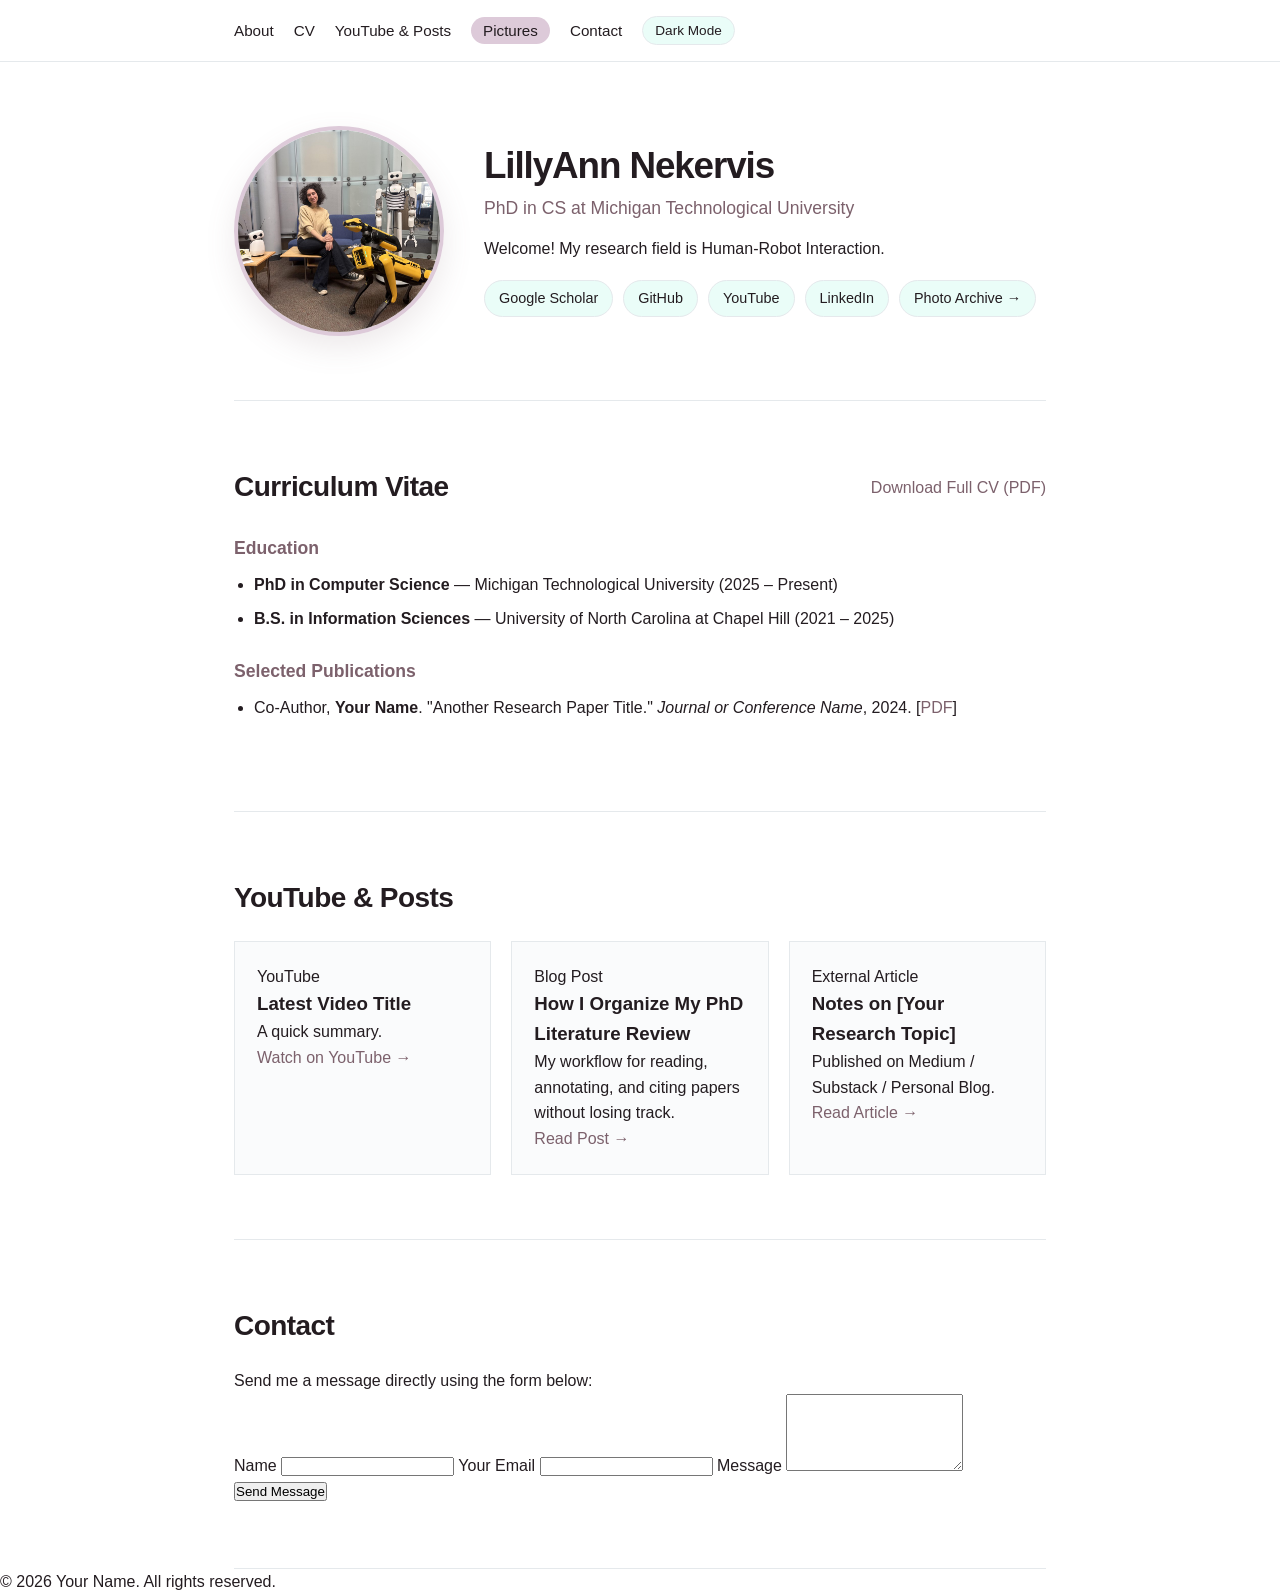
==== index.html @ 8f60da14 "Initialization" ====
<!DOCTYPE html>
<html lang="en">
<head>
  <meta charset="UTF-8">
  <meta name="viewport" content="width=device-width, initial-scale=1.0">
  <title>LillyAnn Nekervis | PhD Student</title>
  <link rel="stylesheet" href="style.css">
</head>
<body>

  <header>
    <nav class="container">
      <ul class="nav-links">
        <li><a href="#about">About</a></li>
        <li><a href="#cv">CV</a></li>
        <li><a href="#media">YouTube & Posts</a></li>
        <li><a href="gallery.html" class="nav-highlight">Pictures</a></li>
        <li><a href="#contact">Contact</a></li>
        <li><button id="theme-toggle" aria-label="Toggle Dark Mode">Dark Mode</button></li>
      </ul>
    </nav>
  </header>

  <main class="container">
    <!-- Herro / About Section -->
    <section id="about" class="hero">
      <img src=images/profilesized.jpg alt="Lilly Nekervis Profile Picture" class="profile-pic" width="210" height="210">
      <div class="hero-text">
        <h1>LillyAnn Nekervis</h1>
        <p class="subtitle">PhD in CS at Michigan Technological University</p>
        <p>
          Welcome! My research field is Human-Robot Interaction. 
        </p>
        <div class="social-links">
          <a href="https://scholar.google.com/citations?user=1UmU428AAAAJ&hl=en&oi=ao" target="_blank">Google Scholar</a>
          <a href="https://github.com" target="_blank">GitHub</a>
          <a href="https://youtube.com/@yourhandle" target="_blank">YouTube</a>
          <a href="https://www.linkedin.com/in/nekervis/" target="_blank">LinkedIn</a>
          <a href="gallery.html">Photo Archive &rarr;</a>
        </div>
      </div>
    </section>

    <!-- CV Section -->
    <section id="cv">
      <div class="section-header">
        <h2>Curriculum Vitae</h2>
        <a href="cv.pdf" class="btn" download>Download Full CV (PDF)</a>
      </div>

      <div class="cv-block">
        <h3>Education</h3>
        <ul>
          <li><strong>PhD in Computer Science</strong> — Michigan Technological University (2025 – Present)</li>
          <li><strong>B.S. in Information Sciences</strong> — University of North Carolina at Chapel Hill (2021 – 2025)</li>
        </ul>
      </div>

      <div class="cv-block">
        <h3>Selected Publications</h3>
        <ul>
          <li>
            Co-Author, <strong>Your Name</strong>. "Another Research Paper Title."
            <em>Journal or Conference Name</em>, 2024. [<a href="#">PDF</a>]
          </li>
        </ul>
      </div>
    </section>

    <!-- YouTube & Posts Section -->
    <section id="media">
      <h2>YouTube & Posts</h2>

      <div class="grid">
        <div class="card">
          <span class="tag">YouTube</span>
          <h3>Latest Video Title</h3>
          <p>A quick summary.</p>
          <a href="https://youtube.com/@yourhandle" target="_blank" class="link-btn">Watch on YouTube &rarr;</a>
        </div>

        <div class="card">
          <span class="tag">Blog Post</span>
          <h3>How I Organize My PhD Literature Review</h3>
          <p>My workflow for reading, annotating, and citing papers without losing track.</p>
          <a href="#" class="link-btn">Read Post &rarr;</a>
        </div>

        <div class="card">
          <span class="tag">External Article</span>
          <h3>Notes on [Your Research Topic]</h3>
          <p>Published on Medium / Substack / Personal Blog.</p>
          <a href="#" class="link-btn">Read Article &rarr;</a>
        </div>
      </div>
    </section>

    <!-- Private Contact Section -->
    <section id="contact">
      <h2>Contact</h2>
      <p>Send me a message directly using the form below:</p>

      <!-- Replace YOUR_FORM_ID with your free Formspree endpoint -->
      <form id="contact-form" action="https://formspree.io/f/YOUR_FORM_ID" method="POST">
        <label for="name">Name</label>
        <input type="text" id="name" name="name" required>

        <label for="email">Your Email</label>
        <input type="email" id="email" name="email" required>

        <label for="message">Message</label>
        <textarea id="message" name="message" rows="5" required></textarea>

        <button type="submit" class="btn">Send Message</button>
        <p id="form-status" class="status-msg"></p>
      </form>
    </section>
  </main>

  <footer>
    <p>&copy; <span id="year"></span> Your Name. All rights reserved.</p>
  </footer>

  <script src="script.js"></script>
</body>
</html>
---- style.css ----
/* =========================================
   Color Palette & Theme Variables
   ========================================= */
:root {
  /* Your Palette */
  --azure-mist: #eafdf8;
  --platinum: #e5e9ec;
  --thistle: #ddcad9;
  --pink-orchid: #d1b1cb;
  --smoky-rose: #7c616c;

  /* Light Mode Semantic Mapping */
  --bg: #ffffff;
  --surface: var(--azure-mist);
  --card-bg: #fafbfc;
  --text: #231c20;
  --muted: var(--smoky-rose);
  --accent: var(--smoky-rose);
  --accent-soft: var(--thistle);
  --border: var(--platinum);
}

body.dark {
  --bg: #171315;
  --surface: #221c1f;
  --card-bg: #221c1f;
  --text: #f4f1f3;
  --muted: var(--pink-orchid);
  --accent: var(--pink-orchid);
  --accent-soft: #3a2d33;
  --border: #382e33;
}

/* =========================================
   Base Styles (Clean Apple-Minimal Front Page)
   ========================================= */
* {
  box-sizing: border-box;
  margin: 0;
  padding: 0;
}

body {
  font-family: -apple-system, BlinkMacSystemFont, "Segoe UI", Roboto, Helvetica, Arial, sans-serif;
  background-color: var(--bg);
  color: var(--text);
  line-height: 1.6;
  transition: background-color 0.2s ease, color 0.2s ease;
}

.container {
  max-width: 860px;
  margin: 0 auto;
  padding: 0 24px;
}

.wide-container {
  max-width: 1320px;
}

a {
  color: var(--accent);
  text-decoration: none;
}

a:hover {
  text-decoration: underline;
}

/* =========================================
   Navigation
   ========================================= */
header {
  border-bottom: 1px solid var(--border);
  padding: 16px 0;
  position: sticky;
  top: 0;
  background-color: rgba(255, 255, 255, 0.88);
  backdrop-filter: blur(12px);
  -webkit-backdrop-filter: blur(12px);
  z-index: 100;
}

body.dark header {
  background-color: rgba(23, 19, 21, 0.88);
}

nav {
  display: flex;
  justify-content: space-between;
  align-items: center;
  flex-wrap: wrap;
  gap: 12px;
}

.logo {
  font-weight: 700;
  font-size: 1.15rem;
  color: var(--text);
  letter-spacing: -0.02em;
}

.nav-links {
  list-style: none;
  display: flex;
  align-items: center;
  gap: 20px;
  flex-wrap: wrap;
}

.nav-links a {
  color: var(--text);
  font-size: 0.95rem;
  font-weight: 500;
}

.nav-links a:hover {
  color: var(--accent);
  text-decoration: none;
}

.nav-highlight {
  background-color: var(--accent-soft);
  padding: 5px 12px;
  border-radius: 999px;
}

#theme-toggle {
  background-color: var(--surface);
  border: 1px solid var(--border);
  color: var(--text);
  padding: 6px 12px;
  border-radius: 999px;
  font-size: 0.85rem;
  cursor: pointer;
}

#theme-toggle:hover {
  background-color: var(--accent-soft);
}

/* =========================================
   Front Page Sections
   ========================================= */
section {
  padding: 64px 0;
  border-bottom: 1px solid var(--border);
}

h1 {
  font-size: 2.3rem;
  letter-spacing: -0.03em;
  line-height: 1.15;
  margin-bottom: 6px;
}

h2 {
  margin-bottom: 20px;
  font-size: 1.75rem;
  letter-spacing: -0.02em;
}

/* Hero & 1:1 Profile Picture */
.hero {
  display: flex;
  align-items: center;
  gap: 40px;
}

.profile-pic {
  width: 210px;
  height: 210px;
  aspect-ratio: 1 / 1;
  border-radius: 50%;
  object-fit: cover;
  border: 4px solid var(--thistle);
  box-shadow: 0 12px 30px rgba(124, 97, 108, 0.14);
  flex-shrink: 0;
}

.subtitle {
  color: var(--muted);
  font-size: 1.1rem;
  font-weight: 500;
  margin-bottom: 14px;
}

.social-links {
  margin-top: 18px;
  display: flex;
  gap: 10px;
  flex-wrap: wrap;
}

.social-links a {
  background-color: var(--surface);
  border: 1px solid var(--border);
  color: var(--text);
  padding: 6px 14px;
  border-radius: 999px;
  font-size: 0.9rem;
  font-weight: 500;
  transition: background-color 0.2s, border-color 0.2s;
}

.social-links a:hover {
  background-color: var(--thistle);
  border-color: var(--pink-orchid);
  text-decoration: none;
}

/* CV */
.section-header {
  display: flex;
  justify-content: space-between;
  align-items: center;
  flex-wrap: wrap;
  gap: 12px;
  margin-bottom: 24px;
}

.section-header h2 {
  margin-bottom: 0;
}

.cv-block {
  margin-bottom: 26px;
}

.cv-block h3 {
  font-size: 1.1rem;
  color: var(--muted);
  margin-bottom: 10px;
}

.cv-block ul {
  padding-left: 20px;
}

.cv-block li {
  margin-bottom: 8px;
}

/* YouTube & Posts Grid */
.grid {
  display: grid;
  grid-template-columns: repeat(auto-fit, minmax(240px, 1fr));
  gap: 20px;
}

.card {
  background-color: var(--card-bg);
  border: 1px solid var(--border);
  padding: 22px;
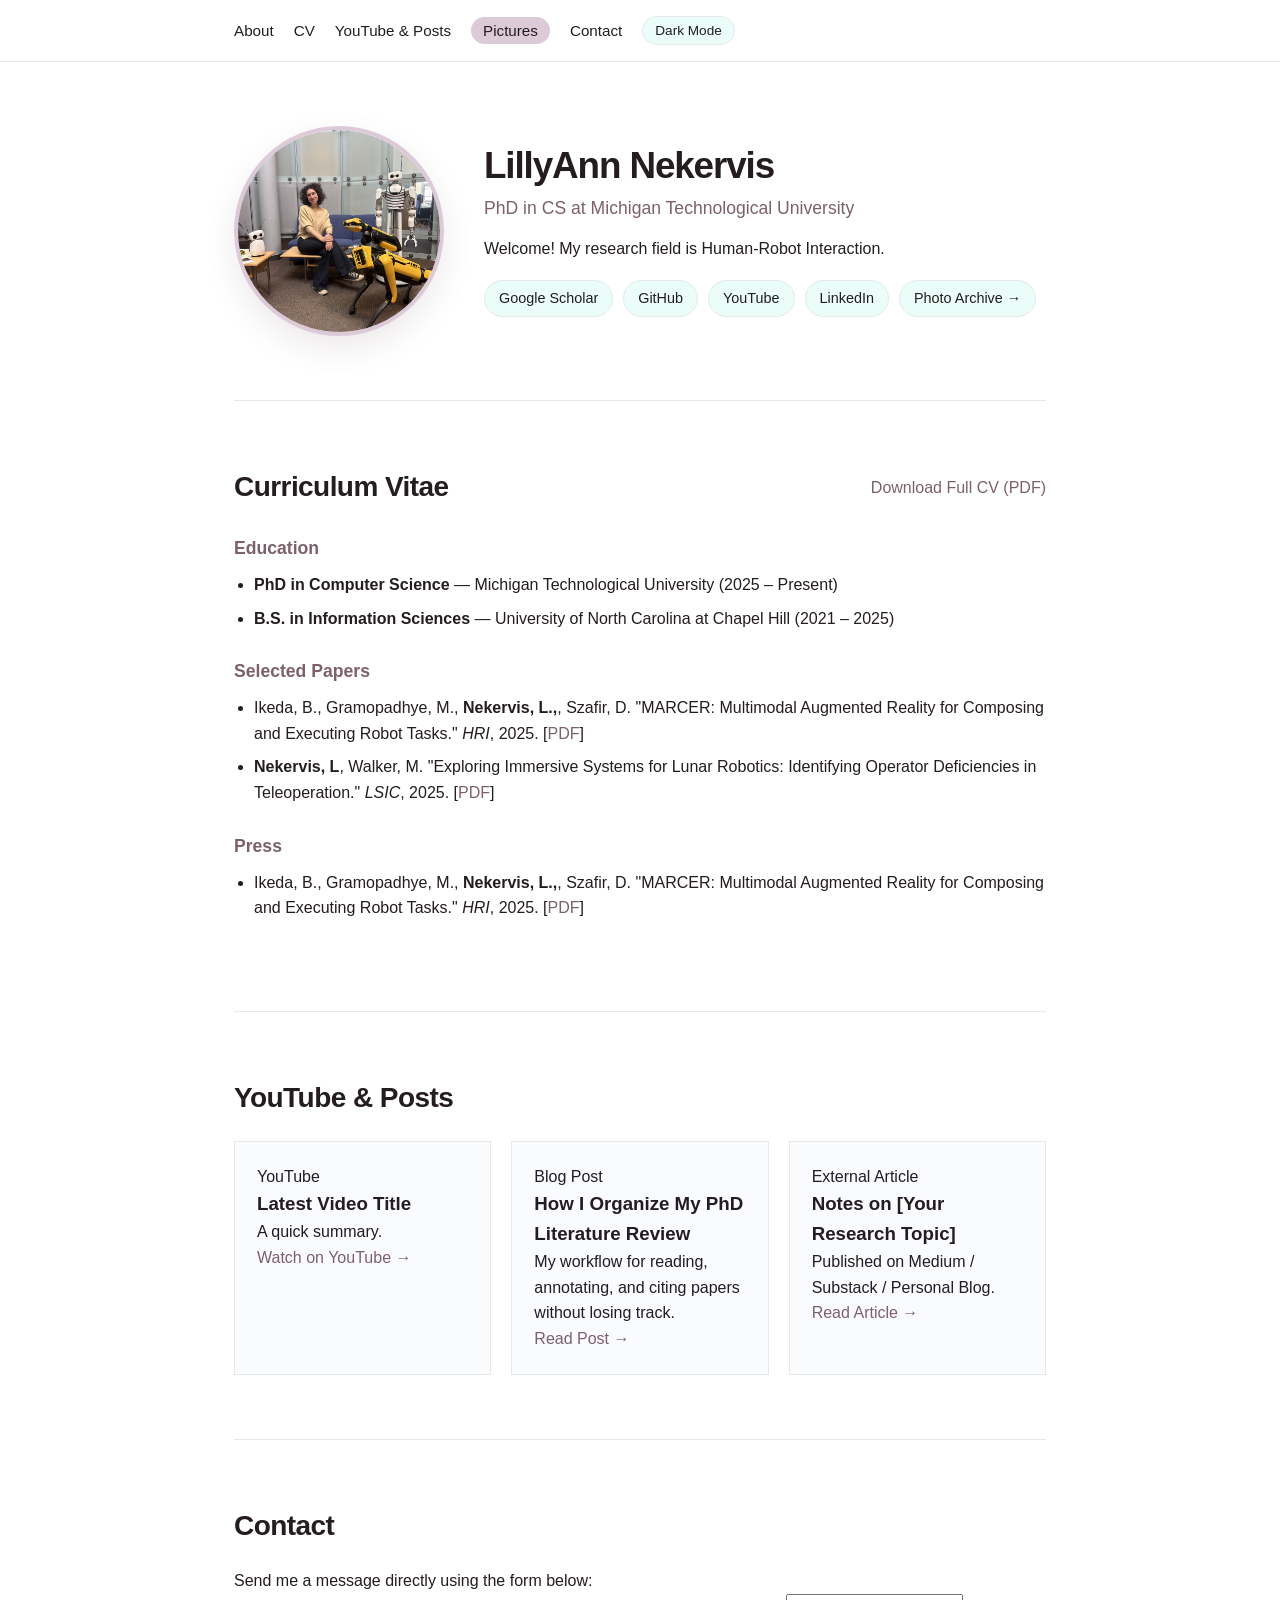
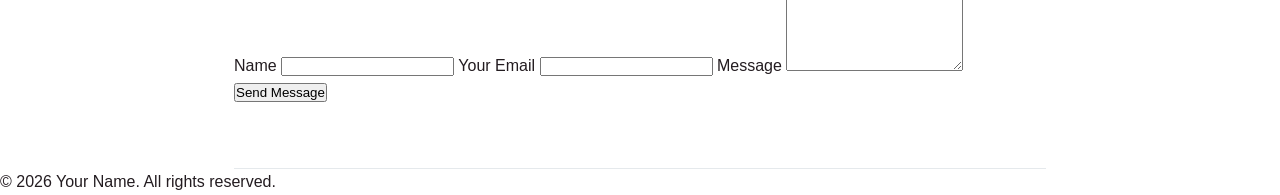
==== commit 88a62c74: "Index updates" ====
--- a/index.html
+++ b/index.html
@@ -45,7 +45,7 @@
     <section id="cv">
       <div class="section-header">
         <h2>Curriculum Vitae</h2>
-        <a href="cv.pdf" class="btn" download>Download Full CV (PDF)</a>
+        <a href="Nekervis2026.pdf" class="btn" download>Download Full CV (PDF)</a>
       </div>
 
       <div class="cv-block">
@@ -57,11 +57,25 @@
       </div>
 
       <div class="cv-block">
-        <h3>Selected Publications</h3>
+        <h3>Selected Papers</h3>
         <ul>
           <li>
-            Co-Author, <strong>Your Name</strong>. "Another Research Paper Title."
-            <em>Journal or Conference Name</em>, 2024. [<a href="#">PDF</a>]
+            Ikeda, B., Gramopadhye, M., <strong>Nekervis, L.,</strong>, Szafir, D. "MARCER: Multimodal Augmented Reality for Composing and Executing Robot Tasks."
+            <em>HRI</em>, 2025. [<a href="#">PDF</a>]
+          </li>
+          <li>
+            <strong>Nekervis, L</strong>, Walker, M. "Exploring Immersive Systems for Lunar Robotics: Identifying Operator Deficiencies in Teleoperation."
+            <em>LSIC</em>, 2025. [<a href="#">PDF</a>]
+          </li>
+        </ul>
+      </div>
+
+          <div class="cv-block">
+        <h3>Press</h3>
+        <ul>
+          <li>
+            Ikeda, B., Gramopadhye, M., <strong>Nekervis, L.,</strong>, Szafir, D. "MARCER: Multimodal Augmented Reality for Composing and Executing Robot Tasks."
+            <em>HRI</em>, 2025. [<a href="#">PDF</a>]
           </li>
         </ul>
       </div>
